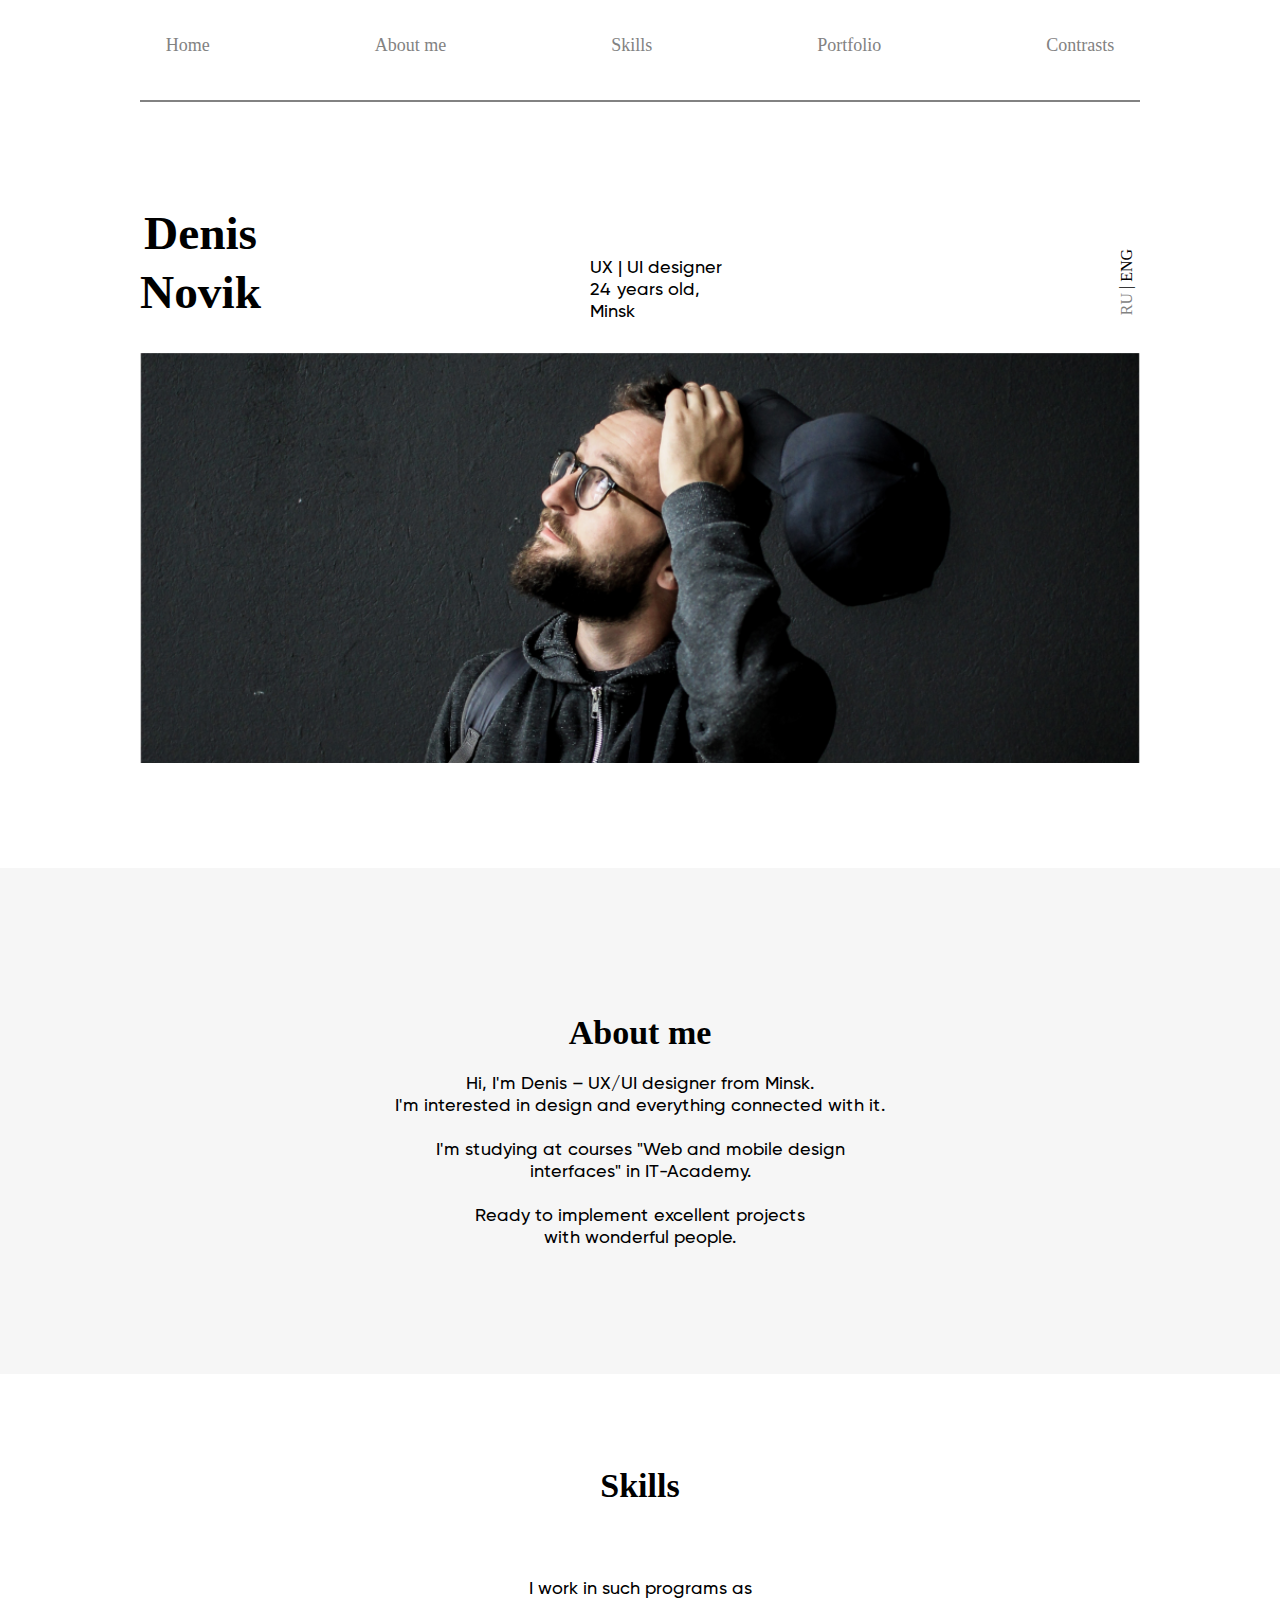
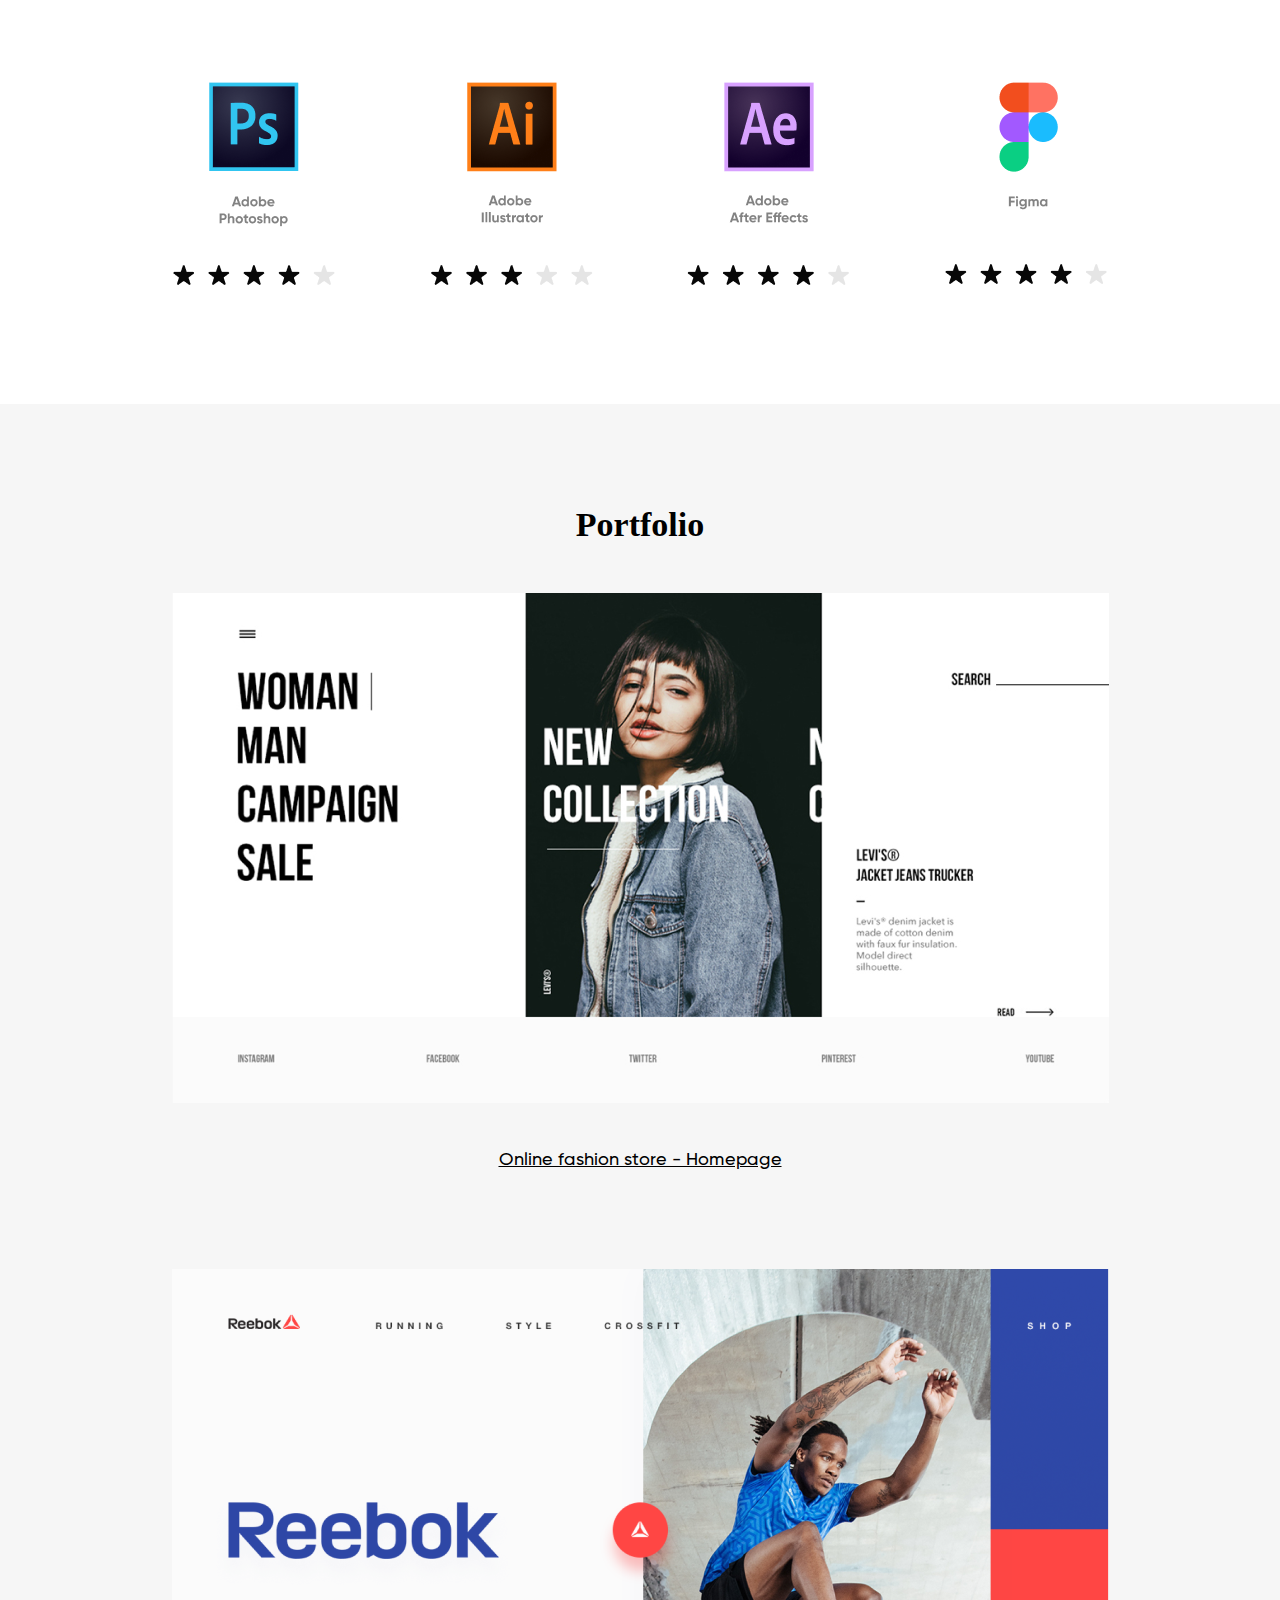
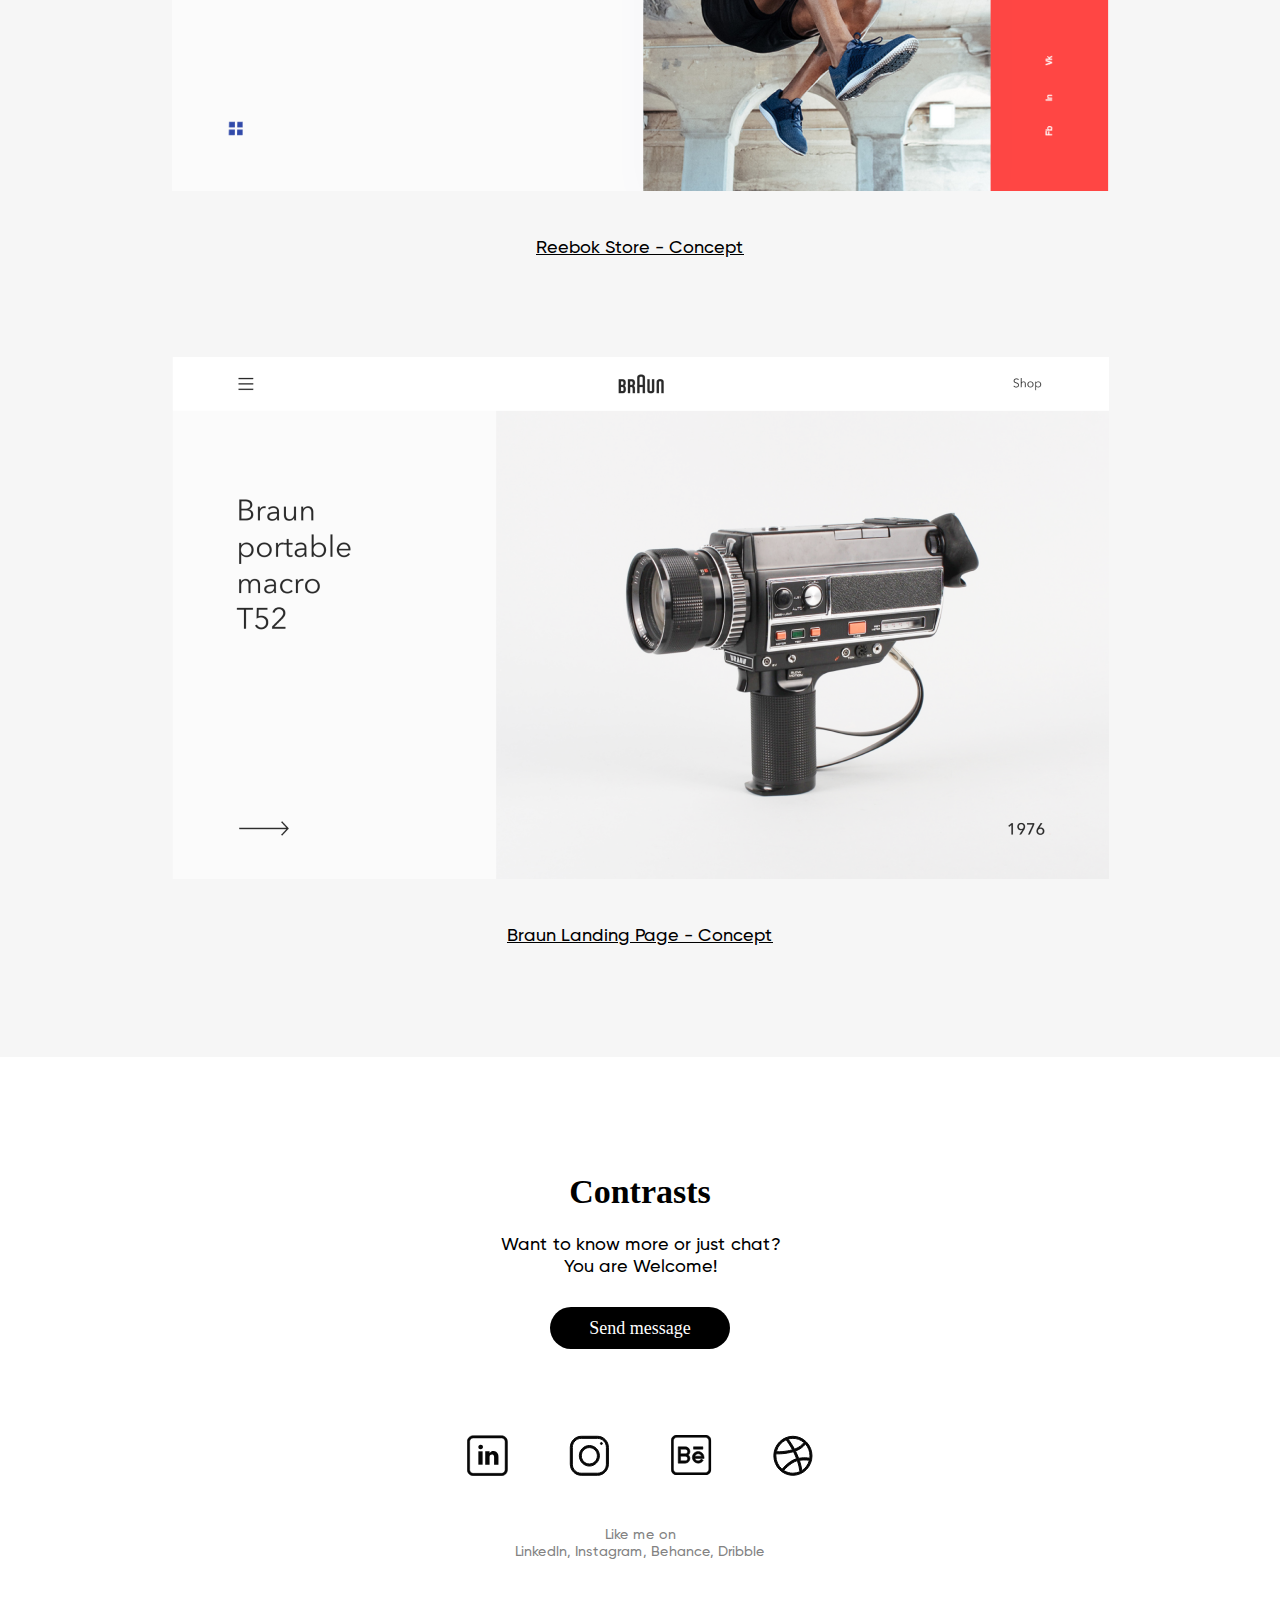
==== index.html @ 7ce03d8b "firstcommit" ====
<!DOCTYPE html>
<html lang="en">
  <head>
    <meta charset="UTF-8" />
    <meta http-equiv="X-UA-Compatible" content="IE=edge" />
    <meta name="viewport" content="width=device-width, initial-scale=1.0" />
    <title>Novikov</title>
    <link rel="stylesheet" href="./css/style.css">
    <link rel="icon" href="./img/coding.png">
  </head>
  <body>
    <nav class="navigation">
      <div class="container container-navigation">
        <ul class="menu-list">
          <li class="menu-item">
            <a href="#home" class="menu-link menu-home">Home</a>
          </li>
          <li class="menu-item">
            <a href="#about-me" class="menu-link menu-about-me">About me</a>
          </li>
          <li class="menu-item">
            <a href="#skills" class="menu-link menu-skills">Skills</a></li>
          <li class="menu-item">
            <a href="#portfolio" class="menu-link menu-portfolio">Portfolio</a>
          </li>
          <li class="menu-item">
            <a href="#contrasts" class="menu-link menu-contrasts">Contrasts</a>
          </li>
        </ul>
        <div id="languages-mobile-id" class="languages-mobile">
          <ul id="menu-language-mobile" class="menu-language-mobile">
                <li class="menu-item"><a href="#" class="lang">RU</a></li>
                <li class="menu-line"> | </li>
                <li class="menu-item"><a href="#" class="eng">ENG</a></li>
          </ul>
      </div>
    </nav>
    <div class="container">
      <div class="arrow-div">
        <div class="arrow"></div>
      </div>
    </div>
    <main>
      <div class="navigation-burger">
        <div class="helper"></div>
        <div class="burger-btn">
          <span></span>
        </div> 
      </div>
    </div>
      <header class="designer"> <a name="home"></a>
        <div class="designer-container container">
          <div class="about-designer">  
            <div class="name-secondname">
              <h1 class="Denis">Denis <br> Novik</h1>
              <!-- <div class="costil"></div> -->
            <div class="about-geo">
              <p>UX | UI designer <br>
              24 years old, Minsk</p>
            </div>
            <div id="menu-language" class="languages">
              <ul id="menu-language" class="menu-language">
                <li class="menu-item"><a href="#" class="lang">RU</a></li>
                <li class="menu-line"> | </li>
                <li class="menu-item"><a href="#" class="eng">ENG</a></li>
              </ul>
            </div>
          </div>
          <div class="mobile-img-div"> <img class="mobile-img" src="./img/Denisi4mobilnik.png" alt="Тут должна быть картинка"></div>
          <img id="computer-img" src="./img/Novik.png" alt="Тут должна быть картинка ">
      </header> <a name="about-me"></a> 
      <section class="about-him">
        <div class="about-him-container container">
          <h2 id="aboutme">
            About me
          </h2>
          <div class="hi">
            <p id="hi-p">Hi, I'm Denis – UX/UI designer from Minsk.<br>
               I'm interested in design and everything connected with it.<br>
               <br>
               I'm studying at courses "Web and mobile design <br> interfaces" in IT-Academy.<br>
               <br>
               Ready to implement excellent projects <br> with wonderful people.<a name="skills"></a> 
            </p>
          </div>
        </div>
      </section>
      <section class="skills"> 
        <div class="skill-container container">
          <h2>Skills</h2>
          <div class="work-programs"><p id="work">I work in such programs as</p></div>        
          <div class="images">
            <a href="#"><img src="./img/adope-photoshop.png" alt="Тут должна быть картинка"></a>
            <a href="#"><img src="./img/adobe-illustrator.png" alt="Тут должна быть картинка"></a>
            <a href="#"><img src="./img/adope-affter-effects.png" alt="Тут должна быть картинка"></a>
            <a href="https://www.figma.com/file/gD444tTTJRuUUwlj14CDXf/Free--Landing--Page-Template-(Copy)?node-id=254%3A515&t=icHHja8pZ32aOSbs-0"><img src="./img/figma.png" alt="Тут должна быть картинка"></a>
          </div>
        </div>
      </section>
      <section class="portfolio"> <a name="portfolio"></a>
        <div class="portfolio-container container">
          <h2>Portfolio</h2>
          <div class="images-portfolio">
            <div class="images-including">
              <img src="./img/woman.png" alt="Тут должна быть картинка">
              <a href="#" class="underline">Online fashion store - Homepage</a>
            </div>
            <div class="images-including">
              <img src="./img/man.png" alt="Тут должна быть картинка">
              <a href="#" class="underline">Reebok Store - Concept</a>
            </div>
            <div class="images-including">
              <img src="./img/photik.png" alt="Тут должна быть картинка">
              <a href="#" class="underline">Braun Landing Page - Concept</a>
            </div>
          </div>
        </div>
      </section>
    </main>
    <footer class="contrasts">
      <div class="footer-container container">
        <h2>Contrasts</h2>
        <div class="more-info">
          <p><a name="contrasts"></a> Want to know more or just chat?<br>
          You are Welcome!</p>
        </div>
          <div class="button-div">
            
            <a href="#" class="button" ><span>Send message</span></a>

          </div>
          <div class="footer-images">
            <a href="http://instagram.com/" class="footer-images-a"><img src="./img/insta.svg" alt="Тут должна быть картинка"></a>
            <a href="https://www.youtube.com/watch?v=uATXPmH9Wrs" class="footer-images-a"><img src="./img/idk.svg" alt="Тут должна быть картинка"></a>
            <a href="https://www.youtube.com/watch?v=u8wIs4RfaS4" class="footer-images-a"><img src="./img/BE.svg" alt="Тут должна быть картинка"></a>
            <a href="https://developer.mozilla.org/en-US/docs/Web/HTML/Element/button" class="footer-images-a"><img src="./img/ethernet0_0.svg" alt="Тут должна быть картинка"></a>
          </div>
        <div class="address">
         <p>
          Like me on <br>
          Linkedln, Instagram, Behance, Dribble 
         </p> 
        </div>
      </div>
    </footer>
  </body>
  <script src="./js/script.js"></script>
  <script src="./js/script-languages.js"></script>
  <script src="./js/script-black.js"></script>
</html>
---- css/style.css ----
@font-face {
  font-family: "Gilroy-Medium";
  src: url("../fonts/gilroy-medium.eot"); /* IE 9 Compatibility Mode */
  src: url("../fonts/gilroy-medium.eot?#iefix") format("embedded-opentype"),
    /* IE < 9 */ url("../fonts/gilroy-medium.woff2") format("woff2"),
    /* Super Modern Browsers */ url("../fonts/gilroy-medium.woff")
      format("woff"),
    /* Firefox >= 3.6, any other modern browser */
      url("../fonts/gilroy-medium.ttf") format("truetype"),
    /* Safari, Android, iOS */ url("../fonts/gilroy-medium.svg#gilroy-medium")
      format("svg"); /* Chrome < 4, Legacy iOS */
}
@font-face {
  font-family: "Gilroy-Bold";
  src: url("../fonts/gilroy-bold.eot"); /* IE 9 Compatibility Mode */
  src: url("../fonts/gilroy-bold.eot?#iefix") format("embedded-opentype"),
    /* IE < 9 */ url("../fonts/gilroy-bold.woff2") format("woff2"),
    /* Super Modern Browsers */ url("../fonts/gilroy-bold.woff") format("woff"),
    /* Firefox >= 3.6, any other modern browser */
      url("../fonts/gilroy-bold.ttf") format("truetype"),
    /* Safari, Android, iOS */ url("../fonts/gilroy-bold.svg#gilroy-bold")
      format("svg"); /* Chrome < 4, Legacy iOS */
}

html {
  scroll-behavior: smooth;
}

* {
  margin: 0;
  padding: 0;
  box-sizing: border-box;
}

.container {
  max-width: 1000px;
  margin: 0 auto;
}

/* .container-navigation {} */

.mobile-img {
  display: none;
}

/* .black {
  color: black;
} */

.navigation {
  overflow: hidden;
  position: fixed;
  width: 100%;
  top: 0;
  background-color: white;
  display: flex;
  justify-content: center;
  align-items: center;
  z-index: 50;
  height: 10%;
  padding-top: 34px;
  padding-bottom: 34px;
}

#menu-language-mobile {
  display: none;
}

.languages-mobile {
  display: none;
}

.menu-language-mobile {
  display: none;
}

.navigation a {
  display: block;
  text-align: center;
}

#menu-link-home {
  font-family: "Gilroy-Bold";
  color: black;
  text-decoration: none;
  font-size: 18px;
  line-height: 22px;
}

.burger-btn {
  width: 30px;
  height: 0px;
  position: relative;
  display: none;
  cursor: pointer;
  z-index: 100;
  position: relative;
}

.costil {
  display: none;
}

.burger-btn span {
  background: black;
  display: block;
  height: 3.84px;
  position: absolute;
  width: 34px;
  z-index: 100;
}

.burger-btn span::before,
.burger-btn span::after {
  background: black;
  content: "";
  display: block;
  height: 100%;
  width: 100%;
  position: absolute;
  z-index: 100;
  transition-duration: 0.8s;
}

.burger-btn span::before {
  top: -8px;
}

.burger-btn span::after {
  top: 8px;
}

/* .burger-btn::before {
  top: 5px;
}

.burger-btn::after {
  top: -5px;
} */

.burger-btn.active span {
  background: transparent;
}

.burger-btn.active span::before {
  transition: transform 0.8s;
  transform: rotateZ(45deg);
  top: 0;
  background-color: grey;
}

.burger-btn.active span::after {
  transition: transform 0.8s;
  transform: rotateZ(-45deg);
  top: 0;
  background-color: grey;
}

.menu-link {
  font-family: "Gilroy-Bold";
  text-decoration: none;
  font-size: 18px;
  color: #828282;
  line-height: 22px;
  transition: all 0.3s ease 0s;
}

.menu-link:hover {
  color: black;
}

.menu-item {
  list-style: none;
}

.menu-list {
  display: flex;
  flex-direction: row;
  gap: 165px;
}

.arrow-div {
  padding-top: 100px;
}

.arrow {
  border: 1px solid;
  color: #828282;
}

.Denis {
  font-family: "Gilroy-Bold";
  font-size: 47.3392px;
  line-height: 59px;
  text-align: center;
}

p {
  font-family: "Gilroy-Medium";
  font-size: 18px;
  line-height: 22px;
}

.about-designer {
  display: flex;
  justify-content: space-between;
  flex-direction: column;
}

.name-secondname {
  display: flex;
  align-items: center;
  justify-content: space-between;
  align-items: flex-end;
}

.about-geo {
  display: flex;
  align-items: flex-end;
  width: 155.65px;
  justify-content: flex-end;
}

.languages {
  display: flex;
  flex-direction: row;
  align-items: flex-start;
  justify-content: flex-start;
  transform: rotate(-90deg);
  /* padding-bottom: 40px; */
  /* padding-top: 80px; */
}

.menu-language {
  display: flex;
  flex-direction: row;
  gap: 4px;
  padding-top: 50px;
  padding-bottom: 10px;
}

.menu-language .menu-item {
  transition: all 0.3s ease 0s;
}

.menu-language .menu-item:hover {
  transform: scale(1.3);
}

.lang {
  font-family: "Gilroy-Bold";
  font-size: 16px;
  line-height: 20px;
  text-decoration: none;

  color: #828282;
}

.eng {
  font-family: "Gilroy-Bold";
  font-size: 16px;
  line-height: 20px;
  text-decoration: none;
  color: black;
}

.menu-line {
  font-family: "Gilroy-Bold";
  font-size: 16px;
  color: black;
  text-decoration: none;
  list-style-type: none;
}

.designer {
  padding-bottom: 105px;
}

.designer-container {
  padding-top: 102px;
}

.about-him {
  width: 100%;
  background: #f6f6f6;
}

.designer-container img {
  width: 100%;
  padding-top: 30px;
}

h2 {
  font-family: "Gilroy-Bold";
  font-size: 34px;
  line-height: 42px;
  text-align: center;
  color: black;
}

.hi p {
  text-align: center;
}
/* #hi-p{
color: black;
} */

.hi {
  width: 500px;
}

.about-him-container {
  display: flex;
  align-items: center;
  flex-direction: column;
  justify-content: center;
  width: 100%;
  background: #f6f6f6;
  height: 506px;
}

#aboutme {
  padding: 18px;
}

.skill-container {
  display: flex;
  align-items: center;
  justify-content: center;
  flex-direction: column;
  gap: 70px;
}

.images {
  display: flex;
  flex-direction: row;
  gap: 90px;
  margin-bottom: 110px;
  padding-top: 13.39px;
}

.images a {
  transition: all 0.3s ease 0s;
}

.images a:hover {
  transform: scale(1.3);
}

.skills {
  padding-top: 91px;
}

.portfolio-container {
  width: 100%;
  background: #f6f6f6;
  height: 2253px;
}

.underline {
  text-decoration-line: underline;
}

.underline {
  transition: all 0.3s ease 0s;
}

.underline:hover {
  font-size: 24px;
  color: grey;
  text-decoration: none;
}

.images-portfolio {
  display: flex;
  flex-direction: column;
  align-items: center;
  gap: 99px;
  padding-top: 47px;
}

.images-including {
  display: flex;
  gap: 45px;
  flex-direction: column;
  align-items: center;
}

.portfolio {
  width: 100%;
  background: #f6f6f6;
}

.portfolio-container h2 {
  padding-top: 100px;
}

a {
  font-family: "Gilroy-Medium";
  font-size: 18px;
  line-height: 22px;
  color: black;
}

.more-info {
  display: flex;
  align-items: center;
}

.more-info p {
  text-align: center;
  color: black;
}

.footer-container {
  display: flex;
  align-items: center;
  justify-content: center;
  flex-direction: column;
  gap: 20px;
}

.button-div {
  padding-top: 10px;
  padding-bottom: 65.78px;
  display: flex;
  align-items: center;
}

.button {
  display: flex;
  align-items: center;
  justify-content: center;
  border-radius: 2em;
  background: black;
  height: 42px;
  width: 180px;
  transition: all 0.3s ease 0s;
}

.button:hover {
  transform: scale(1.3);
}

.button span {
  font-family: "Gilroy-Bold";
  font-size: 18px;
  line-height: 22px;
  color: white;
  text-align: center;
  text-decoration: none;
  z-index: 50;
}

.footer-images {
  display: flex;
  gap: 61.35px;
}

.footer-images img {
  transition: all 0.3s ease 0s;
}

.footer-images img:hover {
  transform: scale(1.3);
}

.footer-container h2 {
  padding-top: 114px;
}

.address p {
  font-family: "Gilroy-Medium";
  font-size: 14px;
  line-height: 17px;
  text-align: center;

  color: #828282;
}

.address {
  padding-bottom: 123px;
  padding-top: 25px;
}

.navigation-burger {
  display: none;
}

@media screen and (max-width: 1000px) {
  .container {
    padding: 0 20px;
    width: 100%;
  }

  .Denis {
    padding-top: 20px;
  }

  .navigation {
    position: relative;
  }

  .navigation-burger {
    position: fixed;
    display: flex;
    flex-direction: row;
    align-items: center;
    justify-content: center;
    /* justify-content: flex-end;  */
    width: 100%;
    height: 70px;
    background-color: white;
    z-index: 10000;
    padding-bottom: 10px;
    opacity: 0.8;
  }

  .helper {
    display: flex;
    width: 0%;
  }

  .burger-btn {
    display: flex;
    /* position: absolute; */
    background-color: white;
    z-index: 5000;
    padding-top: 20px;
  }

  /* .costil {
    display: flex;
    width: 100px;
    display: block;
  } */

  .name-secondname {
    display: flex;
    flex-direction: column;
    width: 100%;
    align-items: flex-start;
    gap: 23px;
  }

  #languages-mobile-id {
    display: flex;
    gap: 6px;
    width: 200px;
    justify-content: ;
    align-items: center;
    padding-right: 100px;
  }

  #menu-language-mobile {
    display: flex;
    gap: 6px;
    width: 115px;
    justify-content: center;
    align-items: center;
    padding-right: 111px;
  }

  .lang {
    font-size: 34px;
  }

  .eng {
    font-size: 34px;
  }

  .menu-line {
    list-style-type: none;
    font-size: 34px;
  }

  .menu-language-mobile {
    transform: rotate(90deg);
  }

  .navigation {
    position: fixed;
    display: flex;
    justify-content: flex-start;
    align-items: flex-start;
    height: 100%;
    width: 100%;
    left: 100%;
    transition: all 0.6s ease 0s;
    z-index: 666;
  }

  .active {
    left: 0%;
  }

  .container-navigation {
    display: flex;
    align-items: flex-start;
    justify-content: space-between;
    flex-direction: column;
    padding-top: 30px;
    width: 100%;
    height: 100%;
  }

  .menu-list {
    display: flex;
    flex-direction: column;
    gap: 58px;
    align-items: flex-start;
    justify-content: flex-start;
    padding-top: 10px;
  }

  .languages-mobile {
    padding-left: 77%;
  }

  #menu-link-home {
    font-size: 34px;
    color: grey;
  }

  .menu-link {
    font-size: 34px;
  }

  .arrow-div {
    display: none;
  }

  .mobile-img-div {
    height: 500px;
  }

  /* .Denis {
    width: 200px;
  } */

  .mobile-img {
    display: flex;
    width: 100%;
    height: 100%;
    object-fit: cover;
    object-position: 0 0;
  }

  .mobile-img-div {
    display: flex;
    justify-content: center;
    align-content: center;
  }

  .languages {
    display: none;
  }

  .about-him {
    padding-top: 43px;
  }

  .skills {
    padding-top: 43px;
  }

  .portfolio-container {
    margin-bottom: 42px;
  }

  #menu-language {
    display: none;
  }

  #computer-img {
    display: none;
  }

  .about-designer {
    display: flex;
    flex-direction: column;
    justify-content: flex-start;
    align-content: flex-start;
    gap: 23px;
  }

  .designer-container img {
    padding-top: 36px;
  }

  .designer-container {
    padding-top: 45px;
  }

  .about-designer {
    display: flex;
    align-items: flex-start;
  }

  .about-him-container {
    width: 100%;
    display: flex;
    align-items: center;
    flex-direction: column;
  }

  .hi {
    width: 318px;
  }

  .skill-container {
    display: flex;
    flex-direction: column;
  }

  .images {
    display: flex;
    flex-direction: column;
    gap: 80px;
  }

  .images-including img {
    object-fit: cover;
    width: 320px;
    height: 180px;
  }

  .portfolio-container {
    width: 100%;
    height: 1200px;
    margin-bottom: 82px;
  }

  .footer-container h2 {
    padding-top: 0px;
  }

  .address p {
    font-size: 18px;
    line-height: 22px;
    text-align: center;
  }

  button {
    width: 316px;
    height: 42px;
  }

  .footer-container {
    width: 100%;
  }
}

@media screen and (min-width: 768px) and (max-width: 1000px) {
  .mobile-img-div {
    display: none;
  }

  #computer-img {
    display: flex;
  }

  .images {
    display: flex;
    flex-direction: row;
    flex-wrap: wrap;
    align-items: center;
    justify-content: center;
  }
}
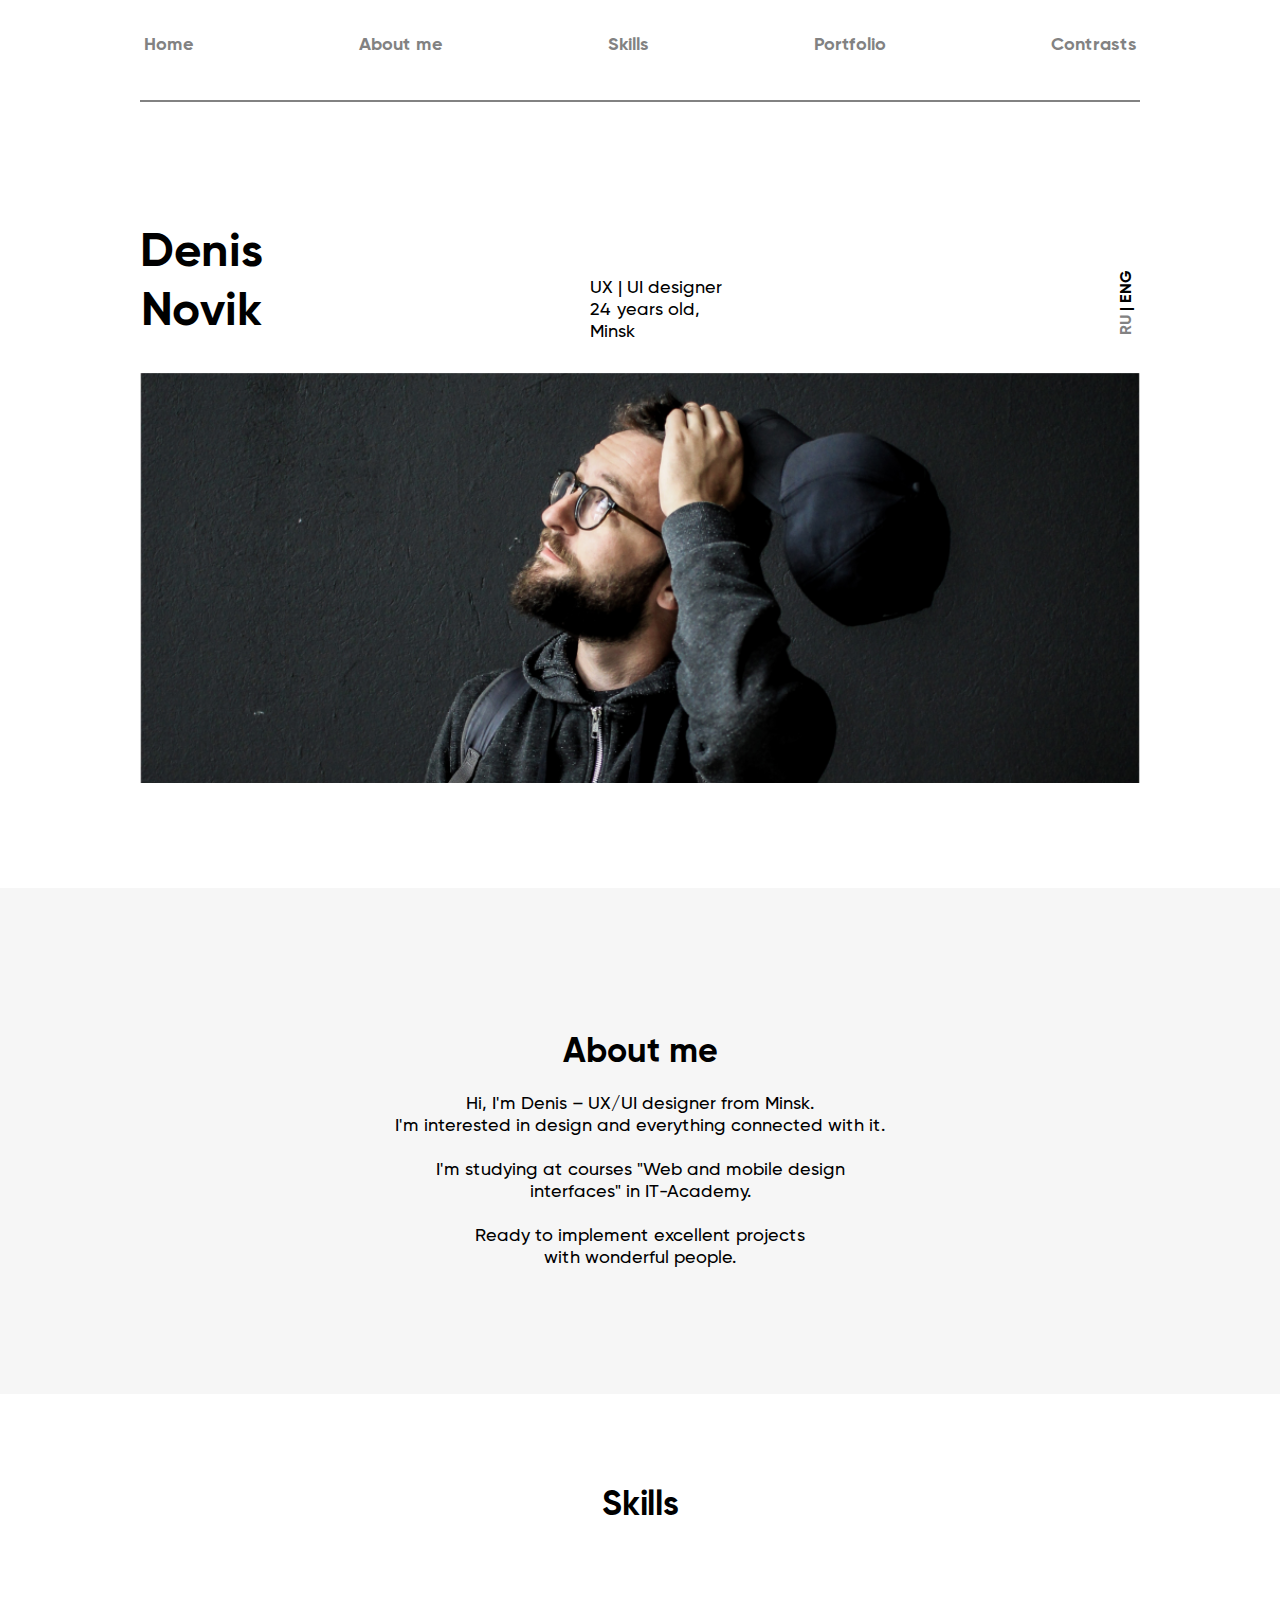
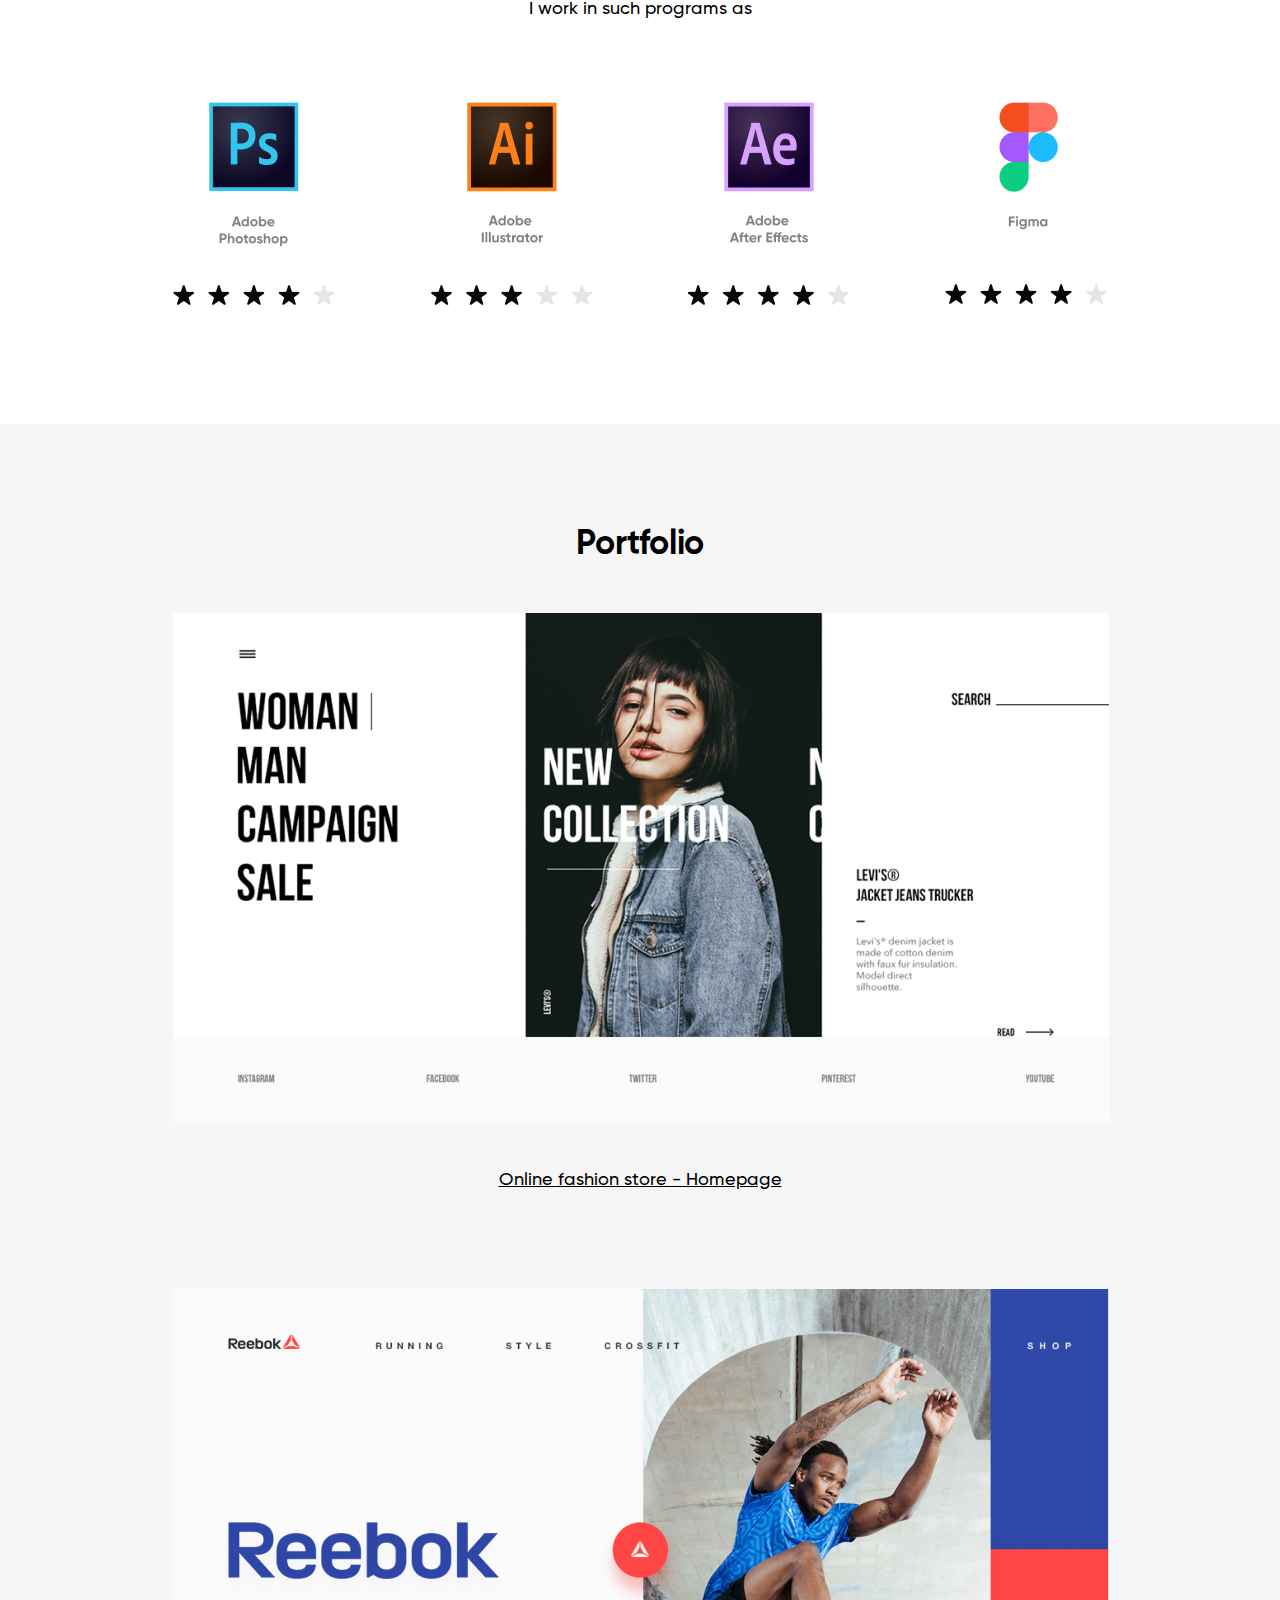
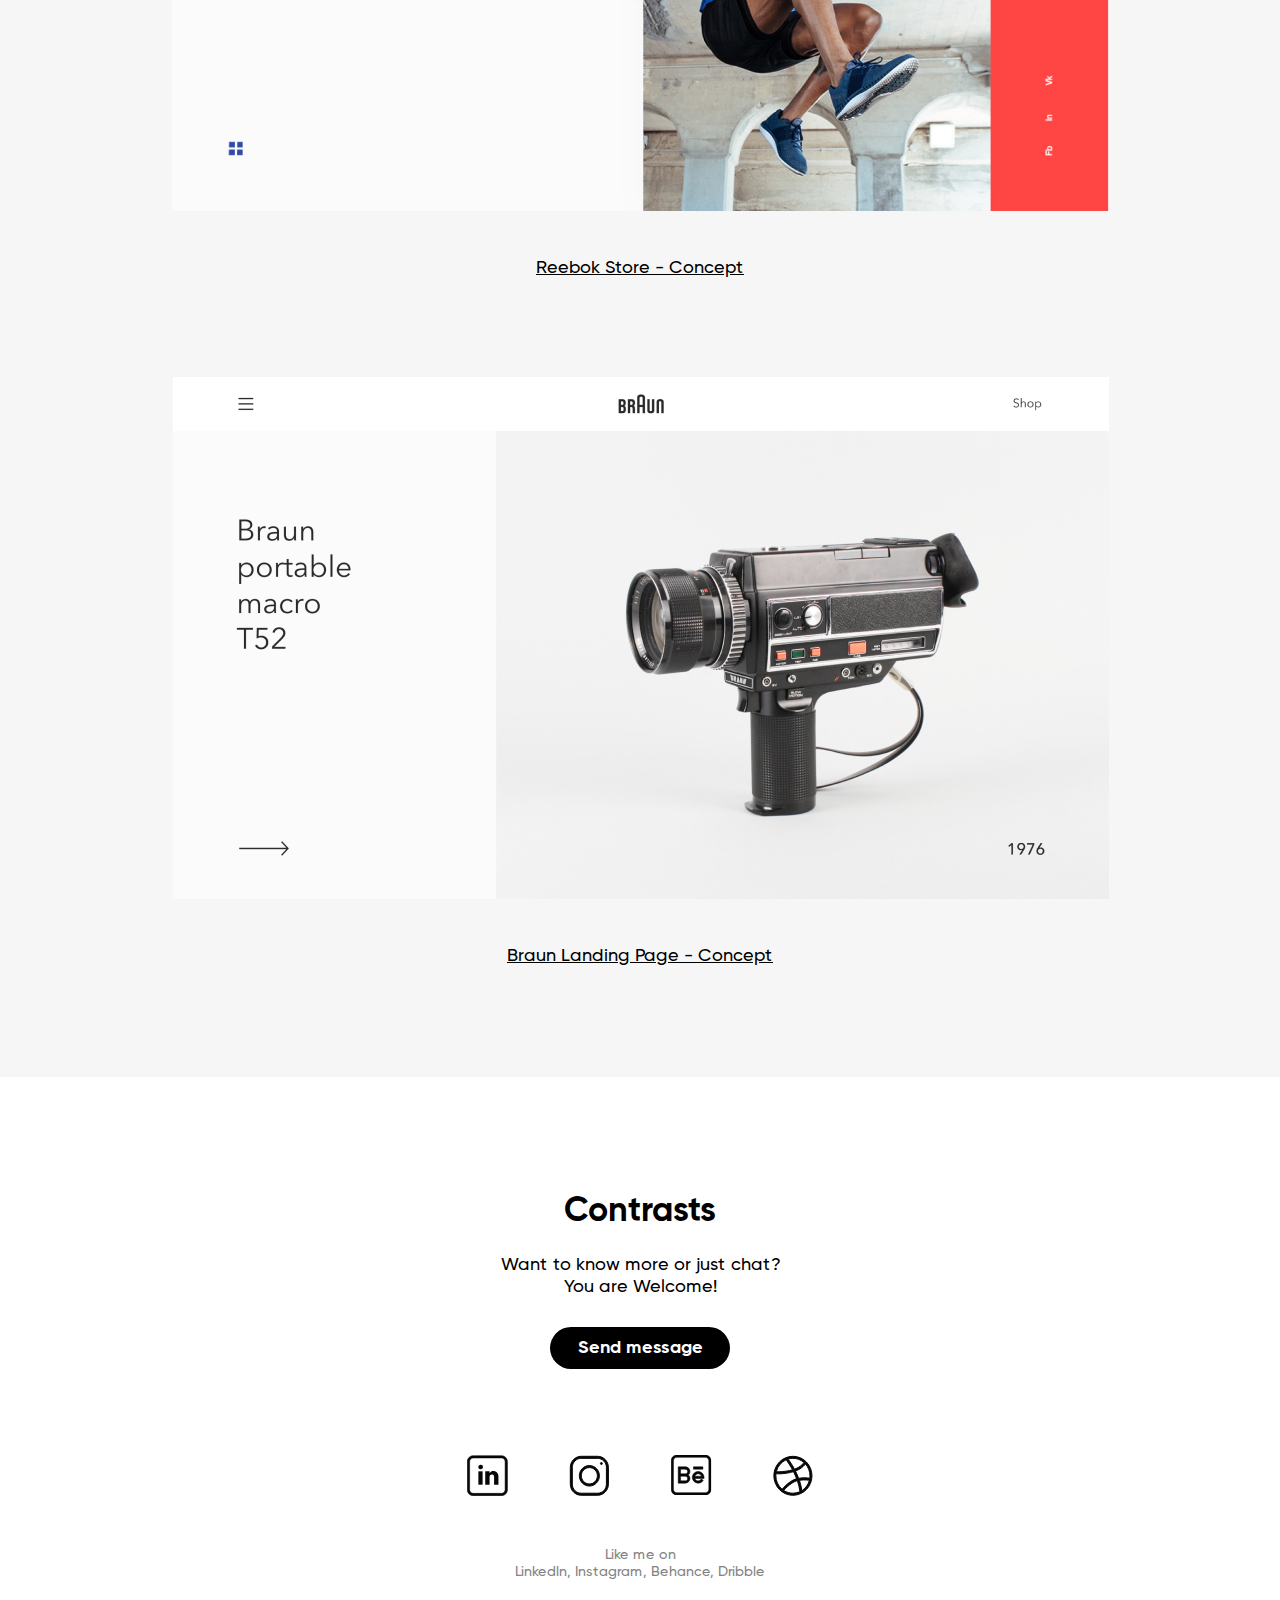
==== commit ec65dbeb: "fix-names" ====
--- a/index.html
+++ b/index.html
@@ -52,7 +52,7 @@
         <div class="designer-container container">
           <div class="about-designer">  
             <div class="name-secondname">
-              <h1 class="Denis">Denis <br> Novik</h1>
+              <h1 class="heading">Denis <br> Novik</h1>
               <!-- <div class="costil"></div> -->
             <div class="about-geo">
               <p>UX | UI designer <br>
@@ -74,8 +74,8 @@
           <h2 id="aboutme">
             About me
           </h2>
-          <div class="hi">
-            <p id="hi-p">Hi, I'm Denis – UX/UI designer from Minsk.<br>
+          <div class="welcome">
+            <p id="welcome-subtitle">Hi, I'm Denis – UX/UI designer from Minsk.<br>
                I'm interested in design and everything connected with it.<br>
                <br>
                I'm studying at courses "Web and mobile design <br> interfaces" in IT-Academy.<br>
@@ -145,6 +145,5 @@
     </footer>
   </body>
   <script src="./js/script.js"></script>
-  <script src="./js/script-languages.js"></script>
-  <script src="./js/script-black.js"></script>
+  <script src="./js/navigation-mobile.js"></script>
 </html>
--- a/css/style.css
+++ b/css/style.css
@@ -12,14 +12,14 @@
 }
 @font-face {
   font-family: "Gilroy-Bold";
-  src: url("../fonts/gilroy-bold.eot"); /* IE 9 Compatibility Mode */
-  src: url("../fonts/gilroy-bold.eot?#iefix") format("embedded-opentype"),
-    /* IE < 9 */ url("../fonts/gilroy-bold.woff2") format("woff2"),
-    /* Super Modern Browsers */ url("../fonts/gilroy-bold.woff") format("woff"),
-    /* Firefox >= 3.6, any other modern browser */
-      url("../fonts/gilroy-bold.ttf") format("truetype"),
-    /* Safari, Android, iOS */ url("../fonts/gilroy-bold.svg#gilroy-bold")
-      format("svg"); /* Chrome < 4, Legacy iOS */
+  src: url("../fonts/Gilroy-Bold.eot");
+  src: local("../fonts/Gilroy Bold"), local("../Gilroy-Bold"),
+    url("../fonts/Gilroy-Bold.eot?#iefix") format("embedded-opentype"),
+    url("../fonts/Gilroy-Bold.woff2") format("woff2"),
+    url("../fonts/Gilroy-Bold.woff") format("woff"),
+    url("../fonts/Gilroy-Bold.ttf") format("truetype");
+  font-weight: bold;
+  font-style: normal;
 }
 
 html {
@@ -188,11 +188,15 @@
   color: #828282;
 }
 
-.Denis {
+.heading {
   font-family: "Gilroy-Bold";
   font-size: 47.3392px;
   line-height: 59px;
   text-align: center;
+}
+
+.heading {
+  padding-top: 20px;
 }
 
 p {
@@ -298,16 +302,17 @@
   color: black;
 }
 
-.hi p {
+#welcome-subtitle {
   text-align: center;
 }
+
+.welcome {
+  width: 500px;
+}
+
 /* #hi-p{
 color: black;
 } */
-
-.hi {
-  width: 500px;
-}
 
 .about-him-container {
   display: flex;
@@ -493,10 +498,6 @@
     width: 100%;
   }
 
-  .Denis {
-    padding-top: 20px;
-  }
-
   .navigation {
     position: relative;
   }
@@ -518,7 +519,7 @@
 
   .helper {
     display: flex;
-    width: 0%;
+    width: 80%;
   }
 
   .burger-btn {
@@ -594,6 +595,10 @@
     left: 0%;
   }
 
+  .close {
+    left: 100%;
+  }
+
   .container-navigation {
     display: flex;
     align-items: flex-start;
@@ -704,7 +709,7 @@
     flex-direction: column;
   }
 
-  .hi {
+  .welcome {
     width: 318px;
   }
 
